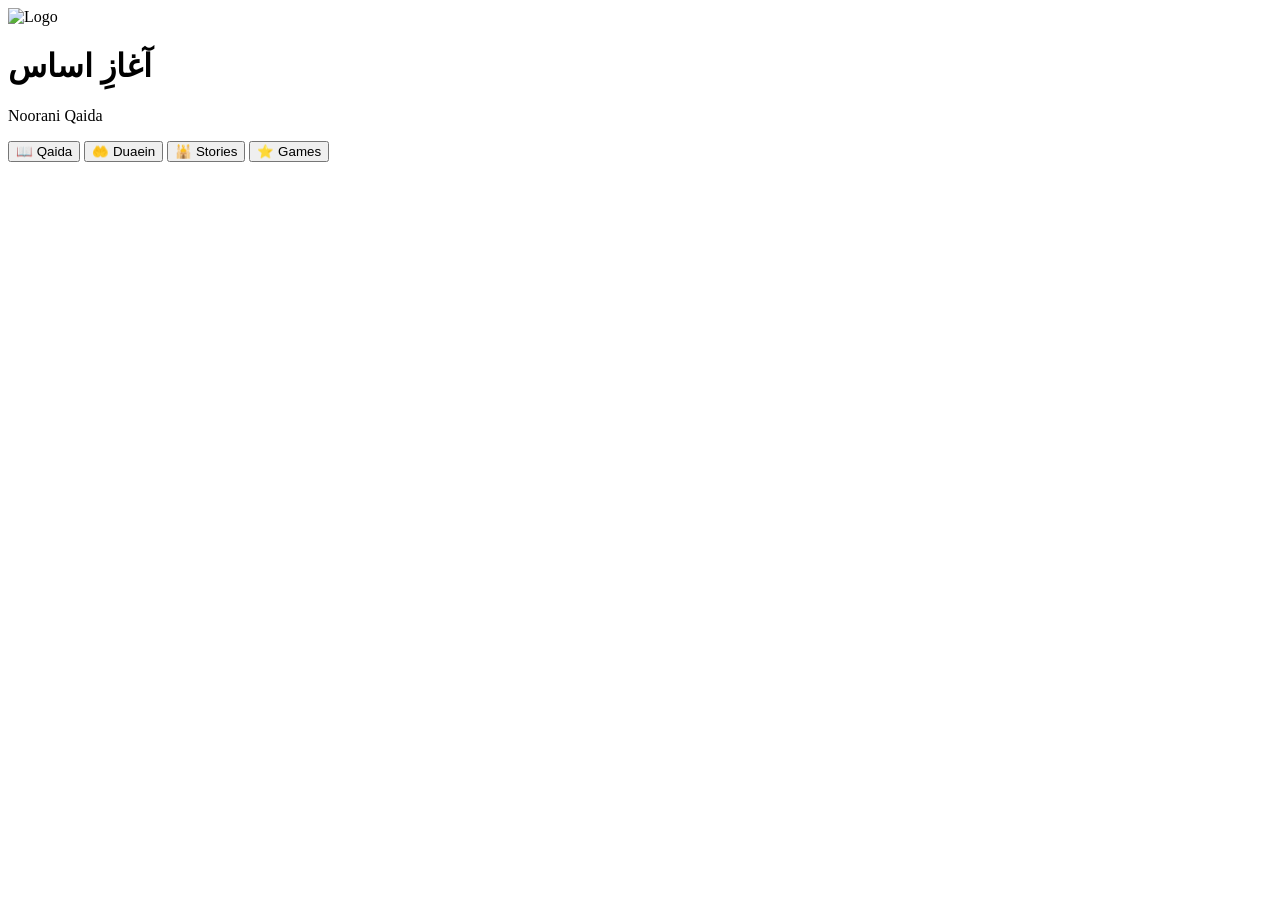
==== app.html @ 8649e03c "Create app.html" ====
<!DOCTYPE html>
<html lang="ur-Latn">
<head>
    <meta charset="utf-8">
    <meta name="viewport" content="width=device-width,initial-scale=1,viewport-fit=cover,user-scalable=no">
    <title>آغازِ اساس</title>
    <!-- Google Fonts for Professional Arabic Look -->
    <link href="https://fonts.googleapis.com/css2?family=Amiri:wght@400;700&family=Nunito:wght@400;700;800&display=swap" rel="stylesheet">
    <link rel="stylesheet" href="app.css">
</head>
<body>

    <!-- Top Header -->
    <header class="app-header">
        <div class="header-content">
            <img src="qari-192.png" alt="Logo" class="logo">
            <div>
                <h1>آغازِ اساس</h1>
                <p id="header-subtitle">Noorani Qaida</p>
            </div>
        </div>
        <div class="progress-container">
            <div class="progress-bar" id="global-progress" style="width: 10%;"></div>
        </div>
    </header>

    <!-- Main Content Area -->
    <main id="main-content">
        <!-- Content will be injected by app.js -->
    </main>

    <!-- Bottom Navigation -->
    <nav class="bottom-nav">
        <button class="nav-btn active" onclick="switchTab('qaida', this)">
            <span class="icon">📖</span> Qaida
        </button>
        <button class="nav-btn" onclick="switchTab('duas', this)">
            <span class="icon">🤲</span> Duaein
        </button>
        <button class="nav-btn" onclick="switchTab('stories', this)">
            <span class="icon">🕌</span> Stories
        </button>
        <button class="nav-btn" onclick="switchTab('games', this)">
            <span class="icon">⭐</span> Games
        </button>
    </nav>

    <!-- Hidden Audio Player -->
    <audio id="audio-player"></audio>

    <!-- Scripts -->
    <script src="courseData.js"></script>
    <script src="app.js"></script>
</body>
</html>
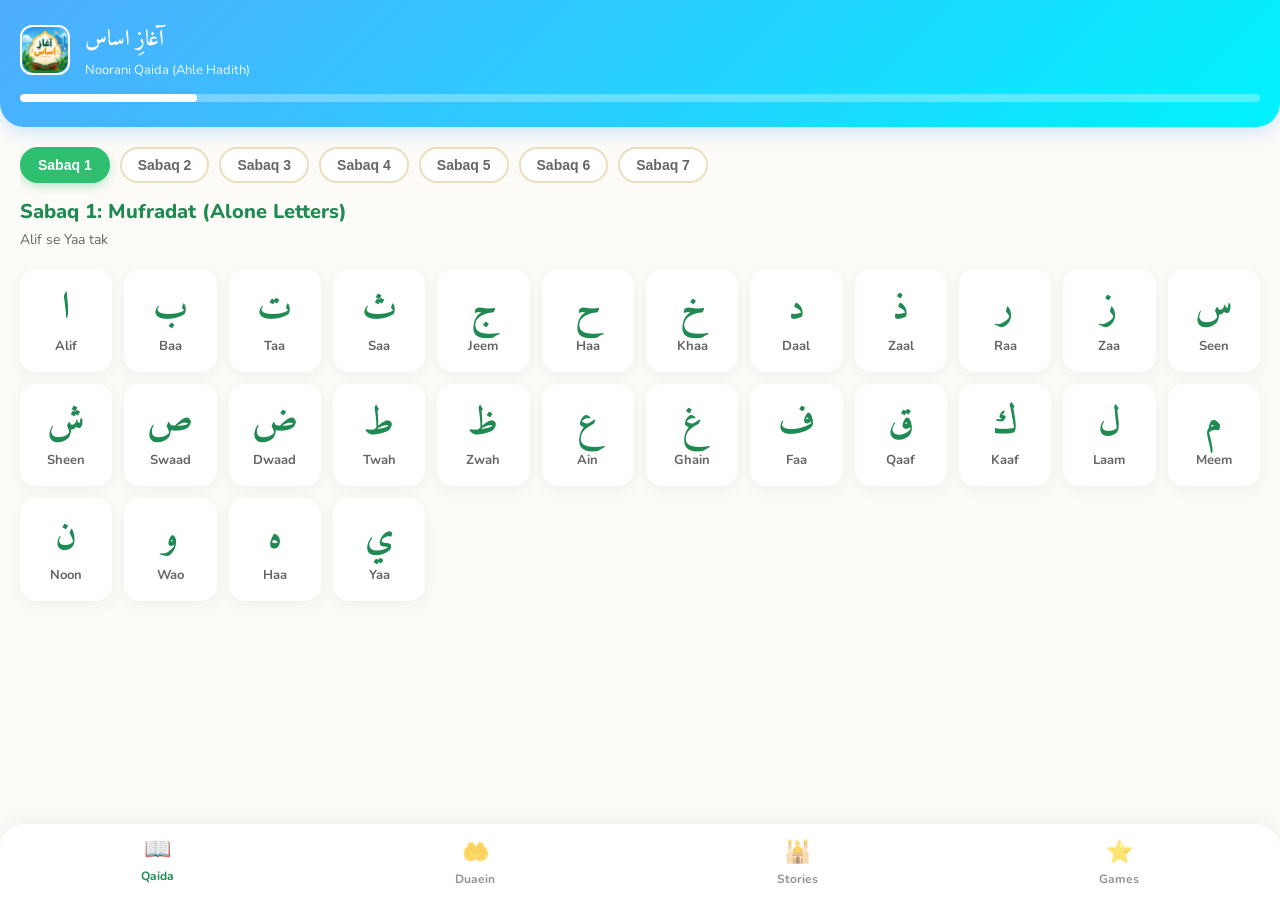
==== commit 9a38a2c0: "Create app.html" ====
--- a/app.html
+++ b/app.html
@@ -4,32 +4,27 @@
     <meta charset="utf-8">
     <meta name="viewport" content="width=device-width,initial-scale=1,viewport-fit=cover,user-scalable=no">
     <title>آغازِ اساس</title>
-    <!-- Google Fonts for Professional Arabic Look -->
     <link href="https://fonts.googleapis.com/css2?family=Amiri:wght@400;700&family=Nunito:wght@400;700;800&display=swap" rel="stylesheet">
     <link rel="stylesheet" href="app.css">
 </head>
 <body>
 
-    <!-- Top Header -->
     <header class="app-header">
         <div class="header-content">
             <img src="qari-192.png" alt="Logo" class="logo">
             <div>
                 <h1>آغازِ اساس</h1>
-                <p id="header-subtitle">Noorani Qaida</p>
+                <p id="header-subtitle">Noorani Qaida (Ahle Hadith)</p>
             </div>
+            <button id="install-btn" class="install-btn" style="display: none;">Install</button>
         </div>
         <div class="progress-container">
             <div class="progress-bar" id="global-progress" style="width: 10%;"></div>
         </div>
     </header>
 
-    <!-- Main Content Area -->
-    <main id="main-content">
-        <!-- Content will be injected by app.js -->
-    </main>
+    <main id="main-content"></main>
 
-    <!-- Bottom Navigation -->
     <nav class="bottom-nav">
         <button class="nav-btn active" onclick="switchTab('qaida', this)">
             <span class="icon">📖</span> Qaida
@@ -45,10 +40,8 @@
         </button>
     </nav>
 
-    <!-- Hidden Audio Player -->
     <audio id="audio-player"></audio>
 
-    <!-- Scripts -->
     <script src="courseData.js"></script>
     <script src="app.js"></script>
 </body>
--- a/app.css
+++ b/app.css
@@ -0,0 +1,262 @@
+:root {
+    --primary: #2fbf71;
+    --primary-dark: #1f8a52;
+    --secondary: #f39c12;
+    --bg: #fdfbf7;
+    --text: #2b2a33;
+    --text-light: #666;
+    --card-bg: #ffffff;
+    --shadow: 0 4px 15px rgba(0,0,0,0.05);
+    --border-radius: 16px;
+}
+
+* { box-sizing: border-box; -webkit-tap-highlight-color: transparent; }
+
+body {
+    margin: 0;
+    padding: 0;
+    background-color: var(--bg);
+    font-family: 'Nunito', sans-serif;
+    color: var(--text);
+    padding-bottom: 80px;
+}
+
+/* Header */
+.app-header {
+    background: linear-gradient(135deg, #4facfe 0%, #00f2fe 100%);
+    color: white;
+    padding: 20px 20px 25px;
+    border-bottom-left-radius: 24px;
+    border-bottom-right-radius: 24px;
+    box-shadow: 0 4px 20px rgba(79, 172, 254, 0.3);
+    position: sticky;
+    top: 0;
+    z-index: 100;
+}
+
+.header-content {
+    display: flex;
+    align-items: center;
+    gap: 15px;
+}
+
+.logo {
+    width: 50px;
+    height: 50px;
+    border-radius: 12px;
+    border: 2px solid white;
+}
+
+.app-header h1 {
+    margin: 0;
+    font-size: 22px;
+    font-weight: 800;
+    font-family: 'Amiri', serif;
+}
+
+.app-header p {
+    margin: 2px 0 0 0;
+    font-size: 13px;
+    opacity: 0.9;
+}
+
+.progress-container {
+    width: 100%;
+    height: 8px;
+    background: rgba(255,255,255,0.3);
+    border-radius: 4px;
+    margin-top: 15px;
+    overflow: hidden;
+}
+
+.progress-bar {
+    height: 100%;
+    background: #fff;
+    border-radius: 4px;
+    transition: width 0.5s ease;
+}
+
+/* Content Area */
+#main-content {
+    padding: 20px;
+}
+
+.section-title {
+    font-size: 20px;
+    font-weight: 800;
+    color: var(--primary-dark);
+    margin-bottom: 15px;
+    display: flex;
+    align-items: center;
+    gap: 8px;
+}
+
+.section-desc {
+    font-size: 14px;
+    color: var(--text-light);
+    margin-top: -10px;
+    margin-bottom: 20px;
+}
+
+/* Tabs for Qaida */
+.tabs-scroll {
+    display: flex;
+    overflow-x: auto;
+    gap: 10px;
+    padding-bottom: 15px;
+    scrollbar-width: none;
+}
+.tabs-scroll::-webkit-scrollbar { display: none; }
+
+.tab-btn {
+    background: #fff;
+    border: 2px solid #eadfbe;
+    padding: 8px 16px;
+    border-radius: 20px;
+    font-weight: 700;
+    font-size: 14px;
+    color: var(--text-light);
+    white-space: nowrap;
+    cursor: pointer;
+    transition: all 0.3s ease;
+}
+
+.tab-btn.active {
+    background: var(--primary);
+    color: white;
+    border-color: var(--primary);
+    box-shadow: 0 4px 10px rgba(47, 191, 113, 0.3);
+}
+
+/* Grid for Letters */
+.grid-container {
+    display: grid;
+    grid-template-columns: repeat(auto-fill, minmax(85px, 1fr));
+    gap: 12px;
+}
+
+.letter-card {
+    background: var(--card-bg);
+    border-radius: var(--border-radius);
+    padding: 15px 5px;
+    text-align: center;
+    box-shadow: var(--shadow);
+    border: 2px solid transparent;
+    cursor: pointer;
+    transition: transform 0.1s, border-color 0.2s;
+    display: flex;
+    flex-direction: column;
+    justify-content: center;
+    align-items: center;
+    min-height: 100px;
+}
+
+.letter-card:active {
+    transform: scale(0.95);
+    border-color: var(--primary);
+}
+
+.arabic-text {
+    font-family: 'Amiri', serif;
+    font-size: 38px;
+    color: var(--primary-dark);
+    font-weight: 700;
+    line-height: 1.2;
+}
+
+.roman-text {
+    font-size: 13px;
+    color: var(--text-light);
+    margin-top: 5px;
+    font-weight: 700;
+}
+
+/* Stories Section */
+.story-card {
+    background: var(--card-bg);
+    border-radius: var(--border-radius);
+    padding: 18px;
+    margin-bottom: 15px;
+    box-shadow: var(--shadow);
+    border-left: 6px solid var(--primary);
+}
+
+.story-card h3 {
+    margin: 0 0 8px 0;
+    color: var(--text);
+    font-size: 18px;
+}
+
+.story-card p {
+    margin: 0 0 15px 0;
+    font-size: 14px;
+    color: var(--text-light);
+    line-height: 1.4;
+}
+
+.btn-play {
+    background: var(--primary);
+    color: white;
+    border: none;
+    padding: 10px 20px;
+    border-radius: 10px;
+    font-weight: 800;
+    font-size: 14px;
+    display: inline-flex;
+    align-items: center;
+    gap: 5px;
+    cursor: pointer;
+}
+
+/* Bottom Nav */
+.bottom-nav {
+    position: fixed;
+    bottom: 0;
+    left: 0;
+    right: 0;
+    background: rgba(255, 255, 255, 0.95);
+    backdrop-filter: blur(10px);
+    display: flex;
+    justify-content: space-around;
+    padding: 12px 0;
+    box-shadow: 0 -4px 20px rgba(0,0,0,0.05);
+    border-top-left-radius: 24px;
+    border-top-right-radius: 24px;
+    z-index: 100;
+}
+
+.nav-btn {
+    background: none;
+    border: none;
+    display: flex;
+    flex-direction: column;
+    align-items: center;
+    gap: 4px;
+    color: var(--text-light);
+    font-size: 12px;
+    font-weight: 700;
+    font-family: 'Nunito', sans-serif;
+    cursor: pointer;
+    transition: all 0.3s ease;
+    opacity: 0.7;
+}
+
+.nav-btn .icon {
+    font-size: 22px;
+}
+
+.nav-btn.active {
+    color: var(--primary-dark);
+    opacity: 1;
+    transform: translateY(-3px);
+}
+
+/* Animations */
+.fade-in {
+    animation: fadeIn 0.3s ease;
+}
+
+@keyframes fadeIn {
+    from { opacity: 0; transform: translateY(10px); }
+    to { opacity: 1; transform: translateY(0); }
+}
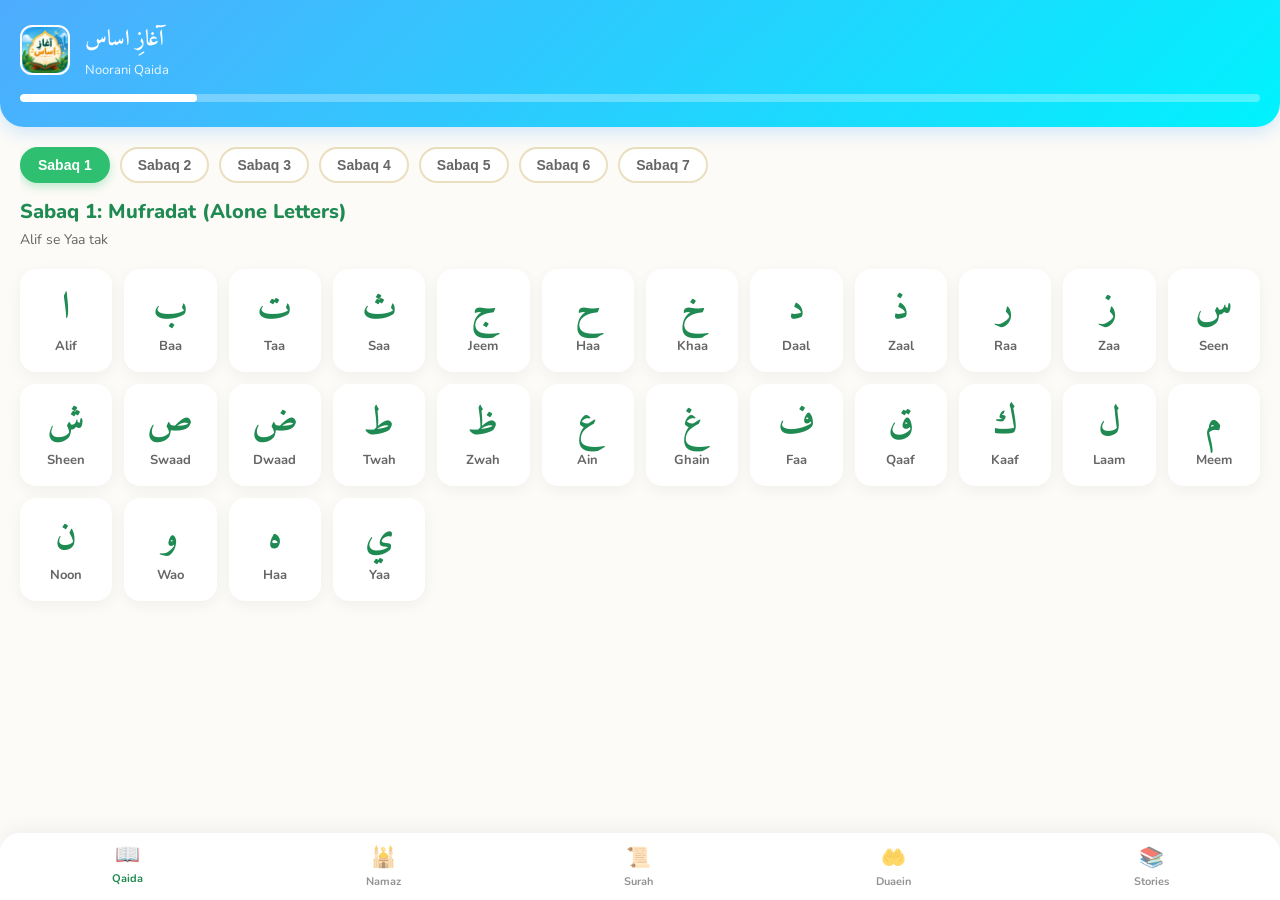
==== commit 522681b3: "Create app.html" ====
--- a/app.html
+++ b/app.html
@@ -8,13 +8,12 @@
     <link rel="stylesheet" href="app.css">
 </head>
 <body>
-
     <header class="app-header">
         <div class="header-content">
             <img src="qari-192.png" alt="Logo" class="logo">
             <div>
                 <h1>آغازِ اساس</h1>
-                <p id="header-subtitle">Noorani Qaida (Ahle Hadith)</p>
+                <p id="header-subtitle">Noorani Qaida</p>
             </div>
             <button id="install-btn" class="install-btn" style="display: none;">Install</button>
         </div>
@@ -29,14 +28,17 @@
         <button class="nav-btn active" onclick="switchTab('qaida', this)">
             <span class="icon">📖</span> Qaida
         </button>
+        <button class="nav-btn" onclick="switchTab('namaz', this)">
+            <span class="icon">🕌</span> Namaz
+        </button>
+        <button class="nav-btn" onclick="switchTab('surahs', this)">
+            <span class="icon">📜</span> Surah
+        </button>
         <button class="nav-btn" onclick="switchTab('duas', this)">
             <span class="icon">🤲</span> Duaein
         </button>
         <button class="nav-btn" onclick="switchTab('stories', this)">
-            <span class="icon">🕌</span> Stories
-        </button>
-        <button class="nav-btn" onclick="switchTab('games', this)">
-            <span class="icon">⭐</span> Games
+            <span class="icon">📚</span> Stories
         </button>
     </nav>
 
--- a/app.css
+++ b/app.css
@@ -1,262 +1,53 @@
 :root {
-    --primary: #2fbf71;
-    --primary-dark: #1f8a52;
-    --secondary: #f39c12;
-    --bg: #fdfbf7;
-    --text: #2b2a33;
-    --text-light: #666;
-    --card-bg: #ffffff;
-    --shadow: 0 4px 15px rgba(0,0,0,0.05);
-    --border-radius: 16px;
+    --primary: #2fbf71; --primary-dark: #1f8a52; --secondary: #f39c12;
+    --bg: #fdfbf7; --text: #2b2a33; --text-light: #666;
+    --card-bg: #ffffff; --shadow: 0 4px 15px rgba(0,0,0,0.05); --border-radius: 16px;
 }
-
 * { box-sizing: border-box; -webkit-tap-highlight-color: transparent; }
-
-body {
-    margin: 0;
-    padding: 0;
-    background-color: var(--bg);
-    font-family: 'Nunito', sans-serif;
-    color: var(--text);
-    padding-bottom: 80px;
-}
+body { margin: 0; padding: 0; background-color: var(--bg); font-family: 'Nunito', sans-serif; color: var(--text); padding-bottom: 85px; }
 
 /* Header */
-.app-header {
-    background: linear-gradient(135deg, #4facfe 0%, #00f2fe 100%);
-    color: white;
-    padding: 20px 20px 25px;
-    border-bottom-left-radius: 24px;
-    border-bottom-right-radius: 24px;
-    box-shadow: 0 4px 20px rgba(79, 172, 254, 0.3);
-    position: sticky;
-    top: 0;
-    z-index: 100;
-}
+.app-header { background: linear-gradient(135deg, #4facfe 0%, #00f2fe 100%); color: white; padding: 20px 20px 25px; border-bottom-left-radius: 24px; border-bottom-right-radius: 24px; box-shadow: 0 4px 20px rgba(79, 172, 254, 0.3); position: sticky; top: 0; z-index: 100; }
+.header-content { display: flex; align-items: center; gap: 15px; }
+.logo { width: 50px; height: 50px; border-radius: 12px; border: 2px solid white; }
+.app-header h1 { margin: 0; font-size: 22px; font-weight: 800; font-family: 'Amiri', serif; }
+.app-header p { margin: 2px 0 0 0; font-size: 13px; opacity: 0.9; }
+.install-btn { margin-left: auto; background: #fff; color: var(--primary-dark); border: none; padding: 8px 12px; border-radius: 8px; font-weight: 800; font-size: 12px; cursor: pointer; box-shadow: 0 2px 5px rgba(0,0,0,0.1); }
+.progress-container { width: 100%; height: 8px; background: rgba(255,255,255,0.3); border-radius: 4px; margin-top: 15px; overflow: hidden; }
+.progress-bar { height: 100%; background: #fff; border-radius: 4px; transition: width 0.5s ease; }
 
-.header-content {
-    display: flex;
-    align-items: center;
-    gap: 15px;
-}
+/* Content */
+#main-content { padding: 20px; }
+.section-title { font-size: 20px; font-weight: 800; color: var(--primary-dark); margin-bottom: 15px; display: flex; align-items: center; gap: 8px; }
+.section-desc { font-size: 14px; color: var(--text-light); margin-top: -10px; margin-bottom: 20px; }
 
-.logo {
-    width: 50px;
-    height: 50px;
-    border-radius: 12px;
-    border: 2px solid white;
-}
+/* Tabs */
+.tabs-scroll { display: flex; overflow-x: auto; gap: 10px; padding-bottom: 15px; scrollbar-width: none; }
+.tabs-scroll::-webkit-scrollbar { display: none; }
+.tab-btn { background: #fff; border: 2px solid #eadfbe; padding: 8px 16px; border-radius: 20px; font-weight: 700; font-size: 14px; color: var(--text-light); white-space: nowrap; cursor: pointer; transition: all 0.3s ease; }
+.tab-btn.active { background: var(--primary); color: white; border-color: var(--primary); box-shadow: 0 4px 10px rgba(47, 191, 113, 0.3); }
 
-.app-header h1 {
-    margin: 0;
-    font-size: 22px;
-    font-weight: 800;
-    font-family: 'Amiri', serif;
-}
+/* Grids & Cards */
+.grid-container { display: grid; grid-template-columns: repeat(auto-fill, minmax(85px, 1fr)); gap: 12px; }
+.letter-card { background: var(--card-bg); border-radius: var(--border-radius); padding: 15px 5px; text-align: center; box-shadow: var(--shadow); border: 2px solid transparent; cursor: pointer; display: flex; flex-direction: column; justify-content: center; align-items: center; min-height: 100px; }
+.letter-card:active { transform: scale(0.95); border-color: var(--primary); }
+.arabic-text { font-family: 'Amiri', serif; font-size: 38px; color: var(--primary-dark); font-weight: 700; line-height: 1.2; text-align: center; }
+.roman-text { font-size: 13px; color: var(--text-light); margin-top: 5px; font-weight: 700; }
 
-.app-header p {
-    margin: 2px 0 0 0;
-    font-size: 13px;
-    opacity: 0.9;
-}
+.story-card, .dua-card { background: var(--card-bg); border-radius: var(--border-radius); padding: 18px; margin-bottom: 15px; box-shadow: var(--shadow); }
+.story-card { border-left: 6px solid var(--primary); }
+.story-card h3 { margin: 0 0 8px 0; color: var(--text); font-size: 18px; }
+.story-card p { margin: 0 0 15px 0; font-size: 14px; color: var(--text-light); line-height: 1.4; }
+.btn-play { background: var(--primary); color: white; border: none; padding: 10px 20px; border-radius: 10px; font-weight: 800; font-size: 14px; display: inline-flex; align-items: center; gap: 5px; cursor: pointer; }
 
-.progress-container {
-    width: 100%;
-    height: 8px;
-    background: rgba(255,255,255,0.3);
-    border-radius: 4px;
-    margin-top: 15px;
-    overflow: hidden;
-}
+.dua-card { text-align: center; }
+.dua-card .ref { font-size: 12px; color: var(--secondary); font-weight: bold; margin-top: 5px; }
 
-.progress-bar {
-    height: 100%;
-    background: #fff;
-    border-radius: 4px;
-    transition: width 0.5s ease;
-}
+/* Bottom Nav (5 items) */
+.bottom-nav { position: fixed; bottom: 0; left: 0; right: 0; background: rgba(255, 255, 255, 0.95); backdrop-filter: blur(10px); display: flex; justify-content: space-around; padding: 10px 0; box-shadow: 0 -4px 20px rgba(0,0,0,0.05); border-top-left-radius: 20px; border-top-right-radius: 20px; z-index: 100; }
+.nav-btn { background: none; border: none; display: flex; flex-direction: column; align-items: center; gap: 3px; color: var(--text-light); font-size: 11px; font-weight: 700; font-family: 'Nunito', sans-serif; cursor: pointer; opacity: 0.7; }
+.nav-btn .icon { font-size: 20px; }
+.nav-btn.active { color: var(--primary-dark); opacity: 1; transform: translateY(-3px); }
 
-/* Content Area */
-#main-content {
-    padding: 20px;
-}
-
-.section-title {
-    font-size: 20px;
-    font-weight: 800;
-    color: var(--primary-dark);
-    margin-bottom: 15px;
-    display: flex;
-    align-items: center;
-    gap: 8px;
-}
-
-.section-desc {
-    font-size: 14px;
-    color: var(--text-light);
-    margin-top: -10px;
-    margin-bottom: 20px;
-}
-
-/* Tabs for Qaida */
-.tabs-scroll {
-    display: flex;
-    overflow-x: auto;
-    gap: 10px;
-    padding-bottom: 15px;
-    scrollbar-width: none;
-}
-.tabs-scroll::-webkit-scrollbar { display: none; }
-
-.tab-btn {
-    background: #fff;
-    border: 2px solid #eadfbe;
-    padding: 8px 16px;
-    border-radius: 20px;
-    font-weight: 700;
-    font-size: 14px;
-    color: var(--text-light);
-    white-space: nowrap;
-    cursor: pointer;
-    transition: all 0.3s ease;
-}
-
-.tab-btn.active {
-    background: var(--primary);
-    color: white;
-    border-color: var(--primary);
-    box-shadow: 0 4px 10px rgba(47, 191, 113, 0.3);
-}
-
-/* Grid for Letters */
-.grid-container {
-    display: grid;
-    grid-template-columns: repeat(auto-fill, minmax(85px, 1fr));
-    gap: 12px;
-}
-
-.letter-card {
-    background: var(--card-bg);
-    border-radius: var(--border-radius);
-    padding: 15px 5px;
-    text-align: center;
-    box-shadow: var(--shadow);
-    border: 2px solid transparent;
-    cursor: pointer;
-    transition: transform 0.1s, border-color 0.2s;
-    display: flex;
-    flex-direction: column;
-    justify-content: center;
-    align-items: center;
-    min-height: 100px;
-}
-
-.letter-card:active {
-    transform: scale(0.95);
-    border-color: var(--primary);
-}
-
-.arabic-text {
-    font-family: 'Amiri', serif;
-    font-size: 38px;
-    color: var(--primary-dark);
-    font-weight: 700;
-    line-height: 1.2;
-}
-
-.roman-text {
-    font-size: 13px;
-    color: var(--text-light);
-    margin-top: 5px;
-    font-weight: 700;
-}
-
-/* Stories Section */
-.story-card {
-    background: var(--card-bg);
-    border-radius: var(--border-radius);
-    padding: 18px;
-    margin-bottom: 15px;
-    box-shadow: var(--shadow);
-    border-left: 6px solid var(--primary);
-}
-
-.story-card h3 {
-    margin: 0 0 8px 0;
-    color: var(--text);
-    font-size: 18px;
-}
-
-.story-card p {
-    margin: 0 0 15px 0;
-    font-size: 14px;
-    color: var(--text-light);
-    line-height: 1.4;
-}
-
-.btn-play {
-    background: var(--primary);
-    color: white;
-    border: none;
-    padding: 10px 20px;
-    border-radius: 10px;
-    font-weight: 800;
-    font-size: 14px;
-    display: inline-flex;
-    align-items: center;
-    gap: 5px;
-    cursor: pointer;
-}
-
-/* Bottom Nav */
-.bottom-nav {
-    position: fixed;
-    bottom: 0;
-    left: 0;
-    right: 0;
-    background: rgba(255, 255, 255, 0.95);
-    backdrop-filter: blur(10px);
-    display: flex;
-    justify-content: space-around;
-    padding: 12px 0;
-    box-shadow: 0 -4px 20px rgba(0,0,0,0.05);
-    border-top-left-radius: 24px;
-    border-top-right-radius: 24px;
-    z-index: 100;
-}
-
-.nav-btn {
-    background: none;
-    border: none;
-    display: flex;
-    flex-direction: column;
-    align-items: center;
-    gap: 4px;
-    color: var(--text-light);
-    font-size: 12px;
-    font-weight: 700;
-    font-family: 'Nunito', sans-serif;
-    cursor: pointer;
-    transition: all 0.3s ease;
-    opacity: 0.7;
-}
-
-.nav-btn .icon {
-    font-size: 22px;
-}
-
-.nav-btn.active {
-    color: var(--primary-dark);
-    opacity: 1;
-    transform: translateY(-3px);
-}
-
-/* Animations */
-.fade-in {
-    animation: fadeIn 0.3s ease;
-}
-
-@keyframes fadeIn {
-    from { opacity: 0; transform: translateY(10px); }
-    to { opacity: 1; transform: translateY(0); }
-}
+.fade-in { animation: fadeIn 0.3s ease; }
+@keyframes fadeIn { from { opacity: 0; transform: translateY(10px); } to { opacity: 1; transform: translateY(0); } }
